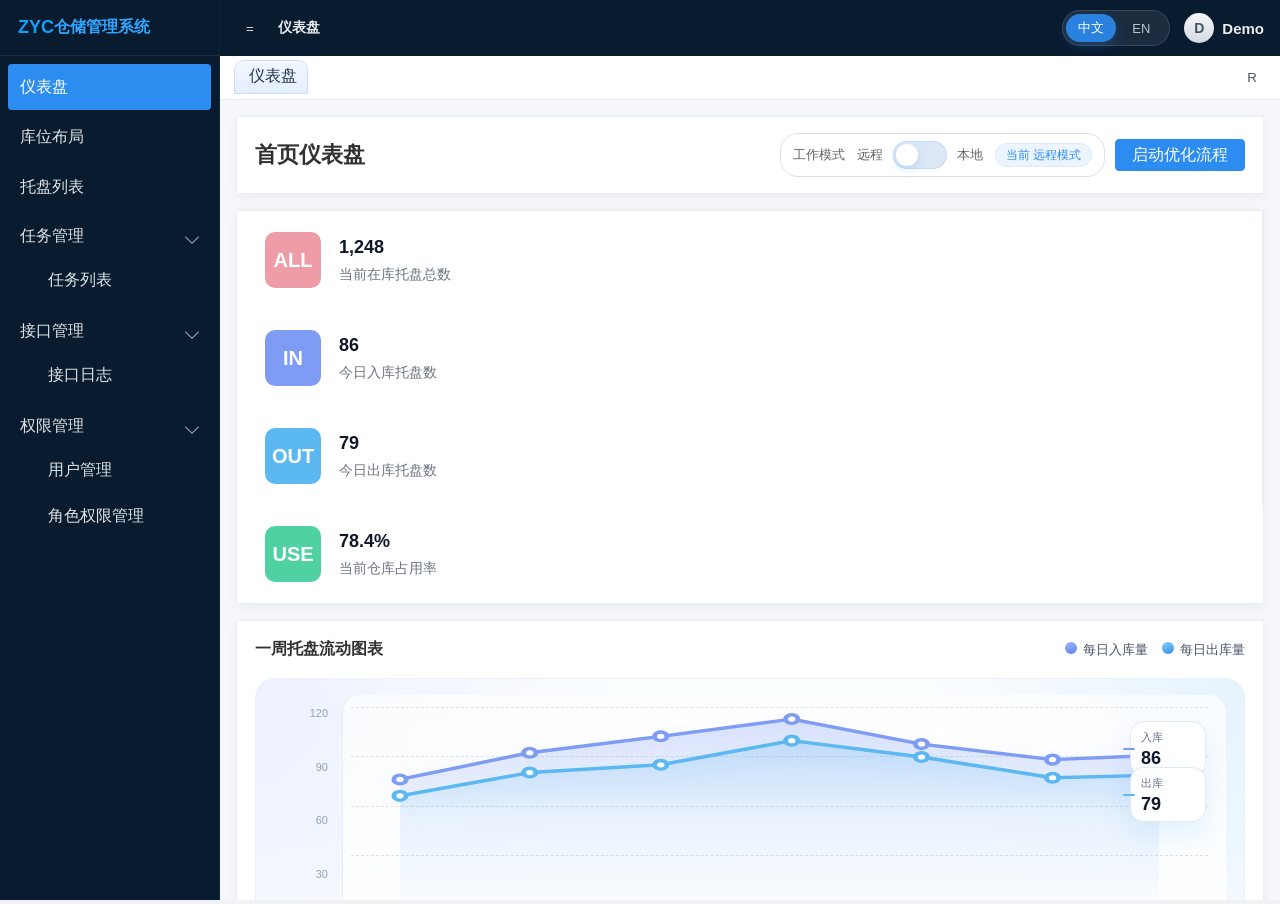
==== index.html @ b6fd7000 "first commit" ====
<!DOCTYPE html>
<html lang="zh-CN">
<head>
  <meta charset="UTF-8" />
  <meta name="viewport" content="width=device-width, initial-scale=1.0" />
  <title>ZYC WMS 高保真原型</title>
  <link rel="stylesheet" href="./assets/main.css" />
</head>
<body>
  <div class="layout-shell">
    <aside class="sidebar">
      <div class="brand">
        <span class="brand-mark">ZYC</span>
        <span class="brand-name">仓储管理系统</span>
      </div>

      <nav class="menu-tree">
        <button class="menu-link menu-link-root active" type="button" data-page="dashboard" data-menu-id="menu-dashboard">仪表盘</button>

        <button class="menu-link menu-link-root" type="button" data-page="location-layout" data-menu-id="menu-location-layout">库位布局</button>

        <button class="menu-link menu-link-root" type="button" data-page="pallet-list" data-menu-id="menu-pallet-list">托盘列表</button>

        <section class="menu-group open">
          <button class="menu-parent" type="button" data-group-toggle>
            <span>任务管理</span>
            <span class="menu-arrow" aria-hidden="true"></span>
          </button>
          <div class="menu-children">
            <button class="menu-link" type="button" data-page="task-list" data-menu-id="menu-task-list">任务列表</button>
          </div>
        </section>

        <section class="menu-group open">
          <button class="menu-parent" type="button" data-group-toggle>
            <span>接口管理</span>
            <span class="menu-arrow" aria-hidden="true"></span>
          </button>
          <div class="menu-children">
            <button class="menu-link" type="button" data-page="process-log" data-menu-id="menu-process-log">接口日志</button>
          </div>
        </section>

        <section class="menu-group open">
          <button class="menu-parent" type="button" data-group-toggle>
            <span>权限管理</span>
            <span class="menu-arrow" aria-hidden="true"></span>
          </button>
          <div class="menu-children">
            <button class="menu-link" type="button" data-page="user-management" data-menu-id="menu-user-management">用户管理</button>
            <button class="menu-link" type="button" data-page="role-permission" data-menu-id="menu-role-permission">角色权限管理</button>
          </div>
        </section>
      </nav>
    </aside>

    <main class="main-shell">
      <header class="global-header">
        <div class="header-left">
          <button class="header-btn" type="button">=</button>
          <div class="header-path">
            <span id="headerGroup">工作空间</span>
            <span id="headerSlash">/</span>
            <strong id="headerTitle">仪表盘</strong>
          </div>
        </div>

        <div class="header-right">
          <div class="lang-switch" id="langSwitch" aria-label="Language">
            <button class="lang-btn active" type="button" data-lang="zh">中文</button>
            <button class="lang-btn" type="button" data-lang="en">EN</button>
          </div>
          <div class="user-box">
            <span class="avatar">D</span>
            <span>Demo</span>
          </div>
        </div>
      </header>

      <section class="tabs-strip">
        <div class="tabs">
          <div class="tabs-list" id="tabsList"></div>
          <button class="refresh-btn" type="button" onclick="document.getElementById('contentFrame').contentWindow.location.reload()">R</button>
        </div>
      </section>

      <section class="frame-shell">
        <iframe id="contentFrame" title="ZYC WMS 原型内容区域" src="./pages/dashboard.html"></iframe>
      </section>
    </main>
  </div>

  <script src="./assets/i18n.js"></script>
  <script src="./assets/main.js"></script>
</body>
</html>
---- assets/main.css ----
:root {
  --navy: #081b2f;
  --navy-light: #0d2742;
  --sidebar-line: rgba(255, 255, 255, 0.08);
  --blue: #2d8cf0;
  --blue-deep: #1677d8;
  --text: #304156;
  --muted: #8a97a6;
  --bg: #f0f2f5;
  --panel: #ffffff;
  --border: #e6ebf1;
  --shadow: 0 6px 18px rgba(15, 35, 60, 0.08);
  --body: "Microsoft YaHei", "PingFang SC", "Hiragino Sans GB", sans-serif;
}

* {
  box-sizing: border-box;
}

html,
body {
  margin: 0;
  min-height: 100%;
  font-family: var(--body);
  color: var(--text);
  background: var(--bg);
}

body {
  overflow: hidden;
}

.layout-shell {
  display: grid;
  grid-template-columns: 220px minmax(0, 1fr);
  min-height: 100vh;
}

.sidebar {
  display: flex;
  flex-direction: column;
  background: var(--navy);
  color: rgba(255, 255, 255, 0.88);
  border-right: 1px solid rgba(255, 255, 255, 0.04);
}

.brand {
  display: flex;
  align-items: center;
  gap: 0;
  min-height: 56px;
  padding: 0 18px;
  font-weight: 700;
  border-bottom: 1px solid var(--sidebar-line);
}

.brand-mark {
  color: #11a0ff;
  font-size: 18px;
}

.brand-name {
  color: #32a6ff;
  font-size: 16px;
}

.menu-tree {
  padding: 8px 8px 20px;
  overflow-y: auto;
}

.menu-group {
  margin-bottom: 4px;
}

.menu-parent,
.menu-link {
  width: 100%;
  display: flex;
  align-items: center;
  border: 0;
  color: rgba(255, 255, 255, 0.88);
  font: inherit;
  text-align: left;
  cursor: pointer;
}

.menu-parent {
  padding: 12px 12px;
  background: transparent;
  justify-content: space-between;
}

.menu-parent span:last-child {
  flex: none;
}

.menu-parent > span:first-child {
  flex: 1;
}

.menu-arrow {
  width: 10px;
  height: 10px;
  border-right: 1.8px solid rgba(255, 255, 255, 0.62);
  border-bottom: 1.8px solid rgba(255, 255, 255, 0.62);
  transform: rotate(45deg);
  transition: transform 0.18s ease;
  margin-right: 2px;
}

.menu-children {
  display: grid;
  gap: 4px;
  padding: 0 0 4px;
}

.menu-group:not(.open) .menu-children {
  display: none;
}

.menu-group:not(.open) .menu-arrow {
  transform: rotate(-45deg);
  margin-top: 2px;
}

.menu-link {
  min-height: 42px;
  margin-left: 0;
  padding: 0 16px 0 40px;
  border-radius: 4px;
  background: transparent;
  transition: background 0.18s ease;
}

.menu-link-root {
  min-height: 46px;
  padding: 0 12px;
  margin-bottom: 4px;
}

.menu-link:hover {
  background: rgba(45, 140, 240, 0.12);
}

.menu-link.active {
  background: var(--blue);
  color: #fff;
}

.main-shell {
  display: grid;
  grid-template-rows: 56px 44px minmax(0, 1fr);
  min-width: 0;
}

.global-header {
  display: flex;
  align-items: center;
  justify-content: space-between;
  padding: 0 16px;
  background: var(--navy);
  color: rgba(255, 255, 255, 0.92);
}

.header-left,
.header-right,
.header-path,
.tabs,
.tabs-list {
  display: flex;
  align-items: center;
}

.header-left,
.header-right {
  gap: 14px;
}

.header-path {
  gap: 8px;
  font-size: 14px;
}

.header-btn {
  width: 28px;
  height: 28px;
  border: 0;
  border-radius: 4px;
  background: transparent;
  color: rgba(255, 255, 255, 0.88);
  cursor: pointer;
}

.warehouse-info {
  font-size: 15px;
}

.lang-switch {
  display: inline-flex;
  align-items: center;
  padding: 3px;
  border-radius: 999px;
  background: rgba(255, 255, 255, 0.08);
  border: 1px solid rgba(255, 255, 255, 0.12);
}

.lang-btn {
  min-width: 50px;
  height: 28px;
  padding: 0 12px;
  border: 0;
  border-radius: 999px;
  background: transparent;
  color: rgba(255, 255, 255, 0.72);
  font: inherit;
  font-size: 13px;
  cursor: pointer;
  transition: all 0.18s ease;
}

.lang-btn.active {
  background: rgba(45, 140, 240, 0.9);
  color: #fff;
  box-shadow: 0 4px 12px rgba(45, 140, 240, 0.24);
}

.user-box {
  display: flex;
  align-items: center;
  gap: 8px;
  font-size: 15px;
  font-weight: 600;
}

.avatar {
  width: 30px;
  height: 30px;
  border-radius: 50%;
  display: inline-flex;
  align-items: center;
  justify-content: center;
  background: linear-gradient(180deg, #f4f6f8, #d5dbe3);
  color: #445261;
  font-size: 14px;
}

.tabs-strip {
  display: flex;
  align-items: center;
  padding: 0 14px;
  background: #ffffff;
  border-bottom: 1px solid var(--border);
}

.tabs {
  width: 100%;
  gap: 10px;
  min-width: 0;
}

.tabs-list {
  flex: 1;
  gap: 8px;
  min-width: 0;
  overflow-x: auto;
  padding-bottom: 2px;
  scrollbar-width: thin;
}

.tab-chip {
  flex: 0 0 auto;
  min-width: 0;
  height: 34px;
  padding: 0 10px 0 14px;
  border: 1px solid #dbe5f2;
  border-radius: 10px 10px 0 0;
  background: linear-gradient(180deg, #f7faff, #edf3fb);
  color: #3d4f63;
  font: inherit;
  cursor: pointer;
  display: inline-flex;
  align-items: center;
  gap: 8px;
}

.tab-chip:hover {
  background: linear-gradient(180deg, #fafdff, #eef4fd);
}

.tab-chip.active {
  background: linear-gradient(180deg, #f2f7ff, #e4efff);
  border-color: #cdddff;
  color: #24364c;
  box-shadow: inset 0 1px 0 rgba(255, 255, 255, 0.8);
}

.tab-label {
  white-space: nowrap;
}

.tab-close {
  width: 18px;
  height: 18px;
  border-radius: 50%;
  display: inline-flex;
  align-items: center;
  justify-content: center;
  color: #7b8794;
  font-size: 12px;
  line-height: 1;
}

.tab-close:hover {
  background: rgba(45, 140, 240, 0.12);
  color: #2d8cf0;
}

.tab-separator {
  color: #a7b0ba;
}

.refresh-btn {
  margin-left: auto;
  width: 28px;
  height: 28px;
  border: 0;
  background: transparent;
  color: #4a5563;
  cursor: pointer;
}

.frame-shell {
  min-width: 0;
  min-height: 0;
  background: var(--bg);
}

iframe {
  width: 100%;
  height: 100%;
  border: 0;
  background: #f5f7fa;
}

@media (max-width: 980px) {
  body {
    overflow: auto;
  }

  .layout-shell {
    grid-template-columns: 1fr;
  }

  .sidebar {
    min-height: auto;
  }

  .main-shell {
    grid-template-rows: auto auto minmax(0, 1fr);
  }

  iframe {
    min-height: 1000px;
  }
}
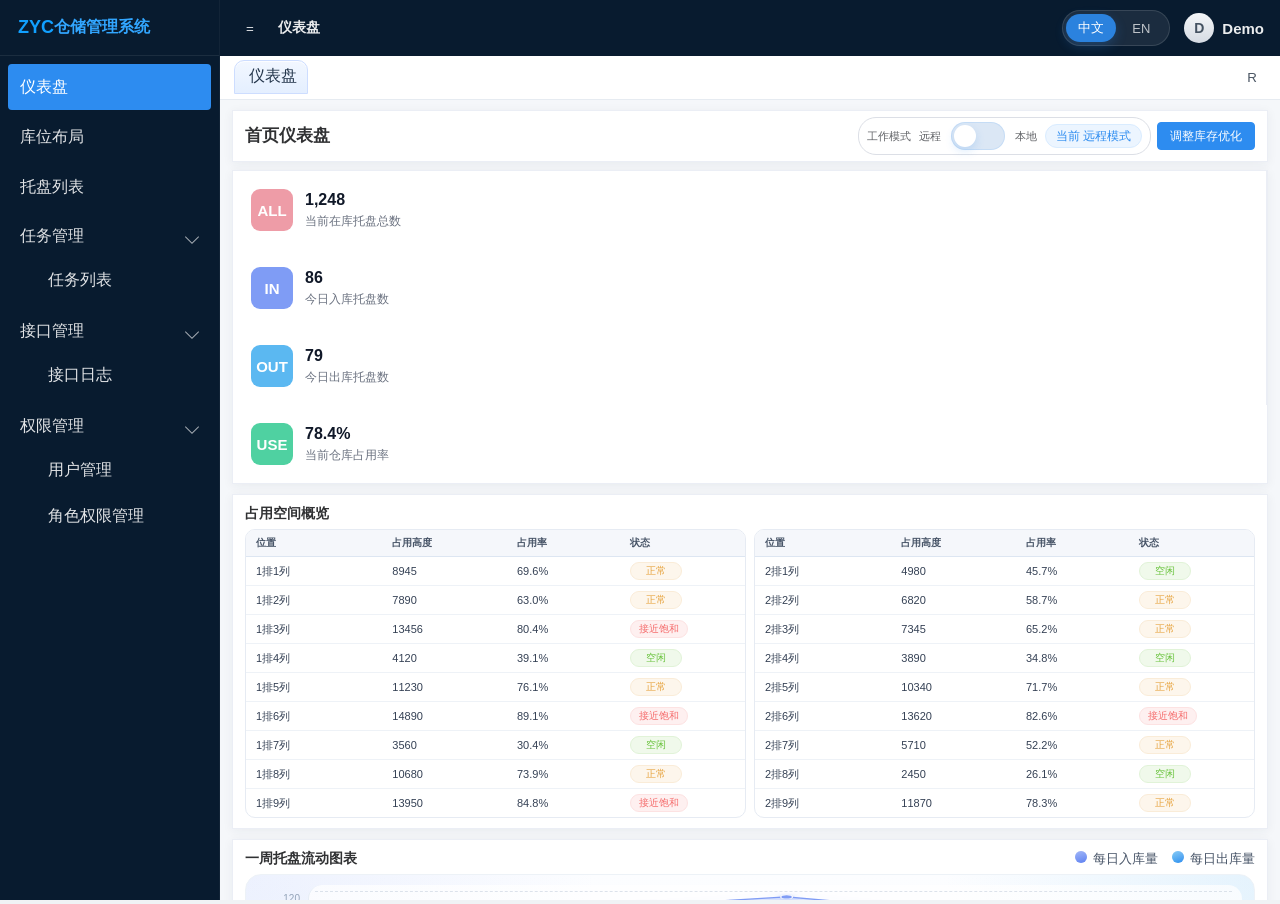
==== commit 3c74e2c3: "Remove prototype text from page title" ====
--- a/index.html
+++ b/index.html
@@ -3,7 +3,7 @@
 <head>
   <meta charset="UTF-8" />
   <meta name="viewport" content="width=device-width, initial-scale=1.0" />
-  <title>ZYC WMS 高保真原型</title>
+  <title>ZYC WMS</title>
   <link rel="stylesheet" href="./assets/main.css" />
 </head>
 <body>
